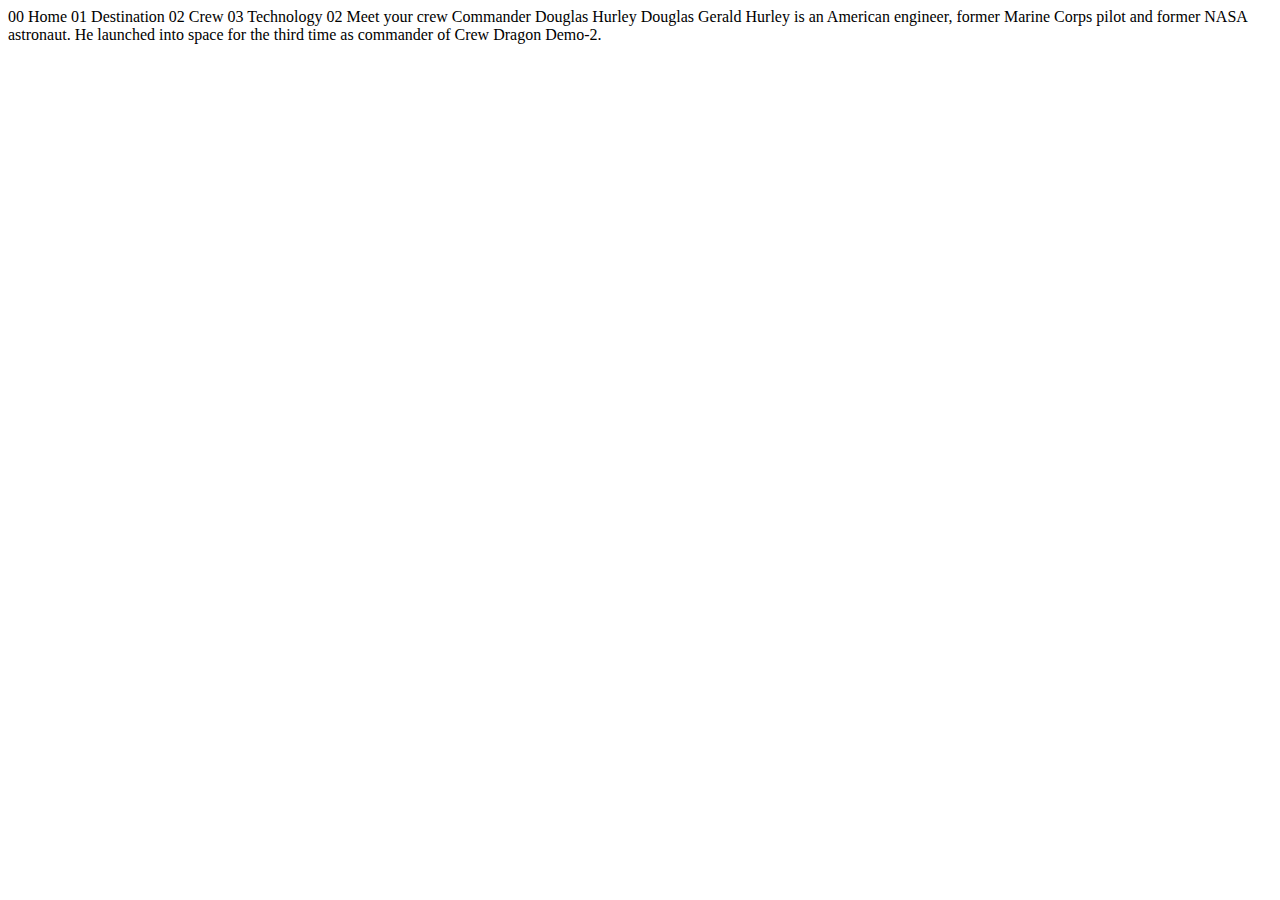
==== crew-commander.html @ a783815a "Commit in progress" ====
<!DOCTYPE html>
<html lang="en">
<head>
  <meta charset="UTF-8">
  <meta name="viewport" content="width=device-width, initial-scale=1.0">

  <link rel="icon" type="image/png" sizes="32x32" href="./assets/favicon-32x32.png">
  
  <title>Frontend Mentor | Space tourism website</title>
</head>
<body>

  00 Home
  01 Destination
  02 Crew
  03 Technology

  02 Meet your crew

  Commander
  Douglas Hurley

  Douglas Gerald Hurley is an American engineer, former Marine Corps pilot 
  and former NASA astronaut. He launched into space for the third time as 
  commander of Crew Dragon Demo-2.
</body>
</html>
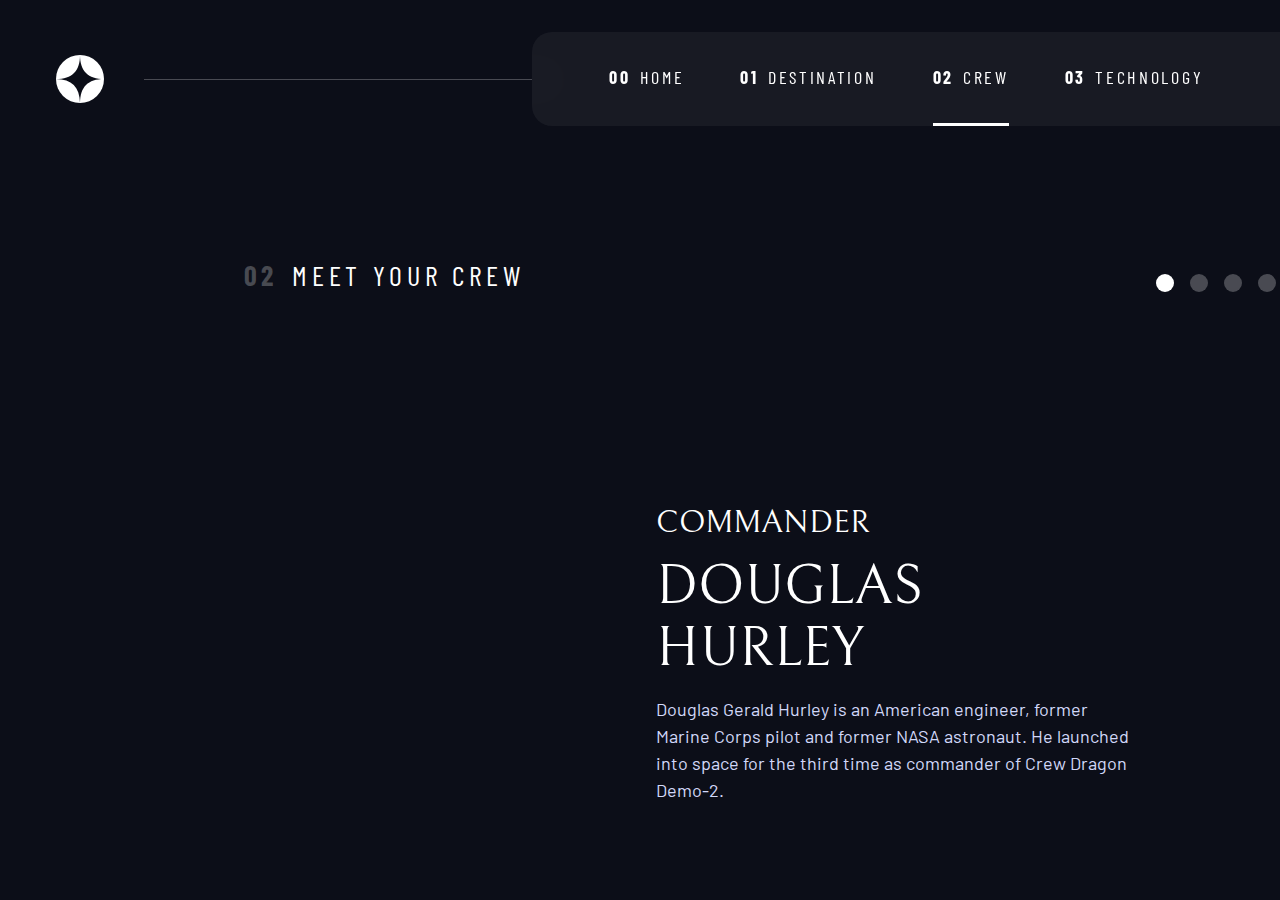
==== commit 696ddb15: "Finished Destination page" ====
--- a/crew-commander.html
+++ b/crew-commander.html
@@ -1,27 +1,81 @@
 <!DOCTYPE html>
 <html lang="en">
+
 <head>
   <meta charset="UTF-8">
   <meta name="viewport" content="width=device-width, initial-scale=1.0">
 
   <link rel="icon" type="image/png" sizes="32x32" href="./assets/favicon-32x32.png">
-  
+  <!-- Google fonts -->
+  <link rel="preconnect" href="https://fonts.googleapis.com">
+  <link rel="preconnect" href="https://fonts.gstatic.com" crossorigin>
+  <link
+    href="https://fonts.googleapis.com/css2?family=Barlow+Condensed:wght@400;700&family=Bellefair&family=Barlow:wght@400;700&display=swap"
+    rel="stylesheet">
+
+  <!-- Our custom CSS -->
+  <link rel="stylesheet" href="index.css">
   <title>Frontend Mentor | Space tourism website</title>
+  <script src="index.js" defer></script>
 </head>
-<body>
 
-  00 Home
-  01 Destination
-  02 Crew
-  03 Technology
+<body class="crew">
+  <a class="skip-to-content" href="#main">Skip to content</a>
+  <header class="primary-header flex">
+    <div>
+      <img src="./assets/shared/logo.svg" alt="space tourism logo" class="logo">
+    </div>
+    <button class="mobile-nav-toggle" aria-controls="primary-navigation"><span class="sr-only"
+        aria-expanded="false">Menu</span></button>
+    <nav>
+      <ul id="primary-navigation" data-visible="false" class="primary-navigation underline-indicators flex">
+        <li><a class="ff-sans-cond uppercase text-white letter-spacing-2" href="index.html"><span
+              aria-hidden="true">00</span>Home</a>
+        <li><a class="ff-sans-cond uppercase text-white letter-spacing-2" href="destination.html"><span
+              aria-hidden="true">01</span>Destination</a>
+        <li class="active"><a class="ff-sans-cond uppercase text-white letter-spacing-2" href="crew.html"><span
+              aria-hidden="true">02</span>Crew</a>
+        <li><a class="ff-sans-cond uppercase text-white letter-spacing-2" href="technology.html"><span
+              aria-hidden="true">03</span>Technology</a>
+      </ul>
+    </nav>
+  </header>
 
-  02 Meet your crew
+  <main id="main" class="grid-container grid-container--crew flow">
 
-  Commander
-  Douglas Hurley
+    <h1 class="numbered-title"><span aria-hidden="true">02</span>Meet your crew</h1>
 
-  Douglas Gerald Hurley is an American engineer, former Marine Corps pilot 
-  and former NASA astronaut. He launched into space for the third time as 
-  commander of Crew Dragon Demo-2.
+    <picture>
+      <source srcset="assets/crew/image-douglas-hurley.png" type="image/webp">
+      <img src="assets/crew/image-douglas-hurley.png" alt="">
+    </picture>
+
+    <div class="dot-indicators flex">
+      <button aria-selected="true" class="active"> <span class="sr-only">The commander</span></button>
+      <button aria-selected="false" class=""><span class="sr-only">The mission</span></button>
+      <button aria-selected="false" class=""><span class="sr-only">The pilot</span></button>
+      <button aria-selected="false" class=""><span class="sr-only">The engineer</span></button>
+    </div>
+
+    <article class="crew-details flow">
+      <header class="flow flow--space-small">
+        <h3 class="fs-600 uppercase ff-serif">Commander</h3>
+        <h2 class="fs-700 uppercase ff-serif">Douglas Hurley</h2>
+      </header>
+
+      <p class="text-accent">
+        Douglas Gerald Hurley is an American engineer, former Marine Corps pilot
+        and former NASA astronaut. He launched into space for the third time as
+        commander of Crew Dragon Demo-2.
+      </p>
+
+    </article>
+
+
+
+  </main>
+
+
 </body>
-</html>+
+</html>
--- a/index.css
+++ b/index.css
@@ -0,0 +1,497 @@
+/* ------------------- */
+/* Custom properties   */
+/* ------------------- */
+
+:root {
+    /* colors */
+    --clr-dark: 230 35% 7%;
+    --clr-light: 231 77% 90%;
+    --clr-white: 0 0% 100%;
+    
+    /* font-sizes */
+    --fs-900: clamp(5rem, 8vw + 1rem, 9.375rem);
+    --fs-800: 3.5rem;
+    --fs-700: 1.5rem;
+    --fs-600: 1rem;
+    --fs-500: 1.75rem;
+    --fs-400: 0.9375rem;
+    --fs-300: 1rem;
+    --fs-200: 0.875rem;
+    
+    /* font-families */
+    --ff-serif: "Bellefair", serif;
+    --ff-sans-cond: "Barlow Condensed", sans-serif;
+    --ff-sans-normal: "Barlow", sans-serif;
+}
+
+@media (min-width: 35em) {
+    :root {
+        --fs-800: 5rem;
+        --fs-700: 2.5rem;
+        --fs-600: 1.5rem;
+        --fs-400: 1rem;
+    }
+}
+
+@media (min-width: 45em) {
+    :root {
+        /* font-sizes */
+        --fs-800: 6.25rem;
+        --fs-700: 3.5rem;
+        --fs-600: 2rem;
+        --fs-400: 1.125rem;
+    }
+}
+
+
+/* ------------------- */
+/* Reset               */
+/* ------------------- */
+
+/* https://piccalil.li/bog/a-modern-css-reset/ */
+
+/* Box sizing */
+*,
+*::before,
+*::after {
+    box-sizing: border-box;
+}
+
+/* Reset margins */
+body,
+h1,
+h2,
+h3,
+h4,
+h5,
+p,
+figure,
+picture {
+    margin: 0; 
+}
+
+h1,
+h2,
+h3,
+h4,
+h5,
+h6,
+p {
+    font-weight: 400;
+}
+
+/* set up the body */
+body {
+    font-family: var(--ff-sans-normal);
+    font-size: var(--fs-400);
+    color: hsl( var(--clr-white) );
+    background-color: hsl( var(--clr-dark) );
+    line-height: 1.5;
+    min-height: 100vh;
+    
+    display: grid;
+    grid-template-rows: min-content 1fr;
+    
+    overflow-x: hidden;
+}
+
+/* make images easier to work with */
+img,
+picutre {
+    max-width: 100%;
+    display: block;
+}
+
+/* make form elements easier to work with */
+input,
+button,
+textarea,
+select {
+    font: inherit;
+}
+
+/* remove animations for people who've turned them off */
+@media (prefers-reduced-motion: reduce) {  
+  *,
+  *::before,
+  *::after {
+    animation-duration: 0.01ms !important;
+    animation-iteration-count: 1 !important;
+    transition-duration: 0.01ms !important;
+    scroll-behavior: auto !important;
+  }
+}
+
+
+/* ------------------- */
+/* Utility classes     */
+/* ------------------- */
+
+/* general */
+
+.flex {
+    display: flex;
+    gap: var(--gap, 1rem);
+}
+
+.grid {
+    display: grid;
+    gap: var(--gap, 1rem);
+}
+
+.d-block {
+    display: block;
+}
+
+.flow > *:where(:not(:first-child)) {
+    margin-top: var(--flow-space, 1rem);
+}
+
+.container {
+    padding-inline: 2em;
+    margin-inline: auto;
+    max-width: 80rem;
+}
+
+.grid-container {
+    text-align: center;
+    display: grid;
+    place-items: center;
+    padding-inline: 1rem;
+
+}
+
+.grid-container * {
+    max-width: 50ch;
+}
+
+@media (min-width: 45em) {
+    .grid-container {
+        text-align: left;
+        column-gap: var(--container-gap, 2rem);
+        grid-template-columns: minmax(1rem, 1fr) repeat(2, minmax(0, 30rem)) minmax(1rem, 1fr);
+    }
+    
+    .grid-container > *:first-child {
+        grid-column: 2;
+    }
+
+    .grid-container > *:last-child {
+        grid-column: 3;
+    }
+    
+    .grid-container--home {
+        padding-bottom: max(6rem, 20vh);
+        align-items: end;
+    }
+}
+
+
+.sr-only {
+  position: absolute; 
+  width: 1px;
+  height: 1px;
+  padding: 0;
+  margin: -1px; 
+  overflow: hidden;
+  clip: rect(0, 0, 0, 0);
+  white-space: nowrap; /* added line */
+  border: 0;
+}
+
+.skip-to-content {
+    position: absolute;
+    z-index: 9999;
+   /*  background: hsl( var(--clr-white) ); */
+    color: hsl( var(--clr-white) );
+    background: hsl( var(--clr-white) / 0.05);
+    backdrop-filter: blur(1.5rem);
+    padding: .5em 1em;
+    margin-inline: auto;
+    transform: translateY(-200%);
+    transition: transform 500ms ease-in-out;
+}
+
+.skip-to-content:focus {
+  transform: translateY(0);
+}
+
+/* colors */
+
+.bg-dark { background-color: hsl( var(--clr-dark) );}
+.bg-accent { background-color: hsl( var(--clr-light) );}
+.bg-white { background-color: hsl( var(--clr-white) );}
+
+.text-dark { color: hsl( var(--clr-dark) );}
+.text-accent { color: hsl( var(--clr-light) );}
+.text-white { color: hsl( var(--clr-white) );}
+
+/* typography */
+
+.ff-serif { font-family: var(--ff-serif); } 
+.ff-sans-cond { font-family: var(--ff-sans-cond); } 
+.ff-sans-normal { font-family: var(--ff-sans-normal); } 
+
+.letter-spacing-1 { letter-spacing: 4.75px; } 
+.letter-spacing-2 { letter-spacing: 2.7px; } 
+.letter-spacing-3 { letter-spacing: 2.35px; } 
+
+.uppercase { text-transform: uppercase; }
+
+.fs-900 { font-size: var(--fs-900); }
+.fs-800 { font-size: var(--fs-800); }
+.fs-700 { font-size: var(--fs-700); }
+.fs-600 { font-size: var(--fs-600); }
+.fs-500 { font-size: var(--fs-500); }
+.fs-400 { font-size: var(--fs-400); }
+.fs-300 { font-size: var(--fs-300); }
+.fs-200 { font-size: var(--fs-200); }
+
+.fs-900,
+.fs-800,
+.fs-700,
+.fs-600 {
+    line-height: 1.1;
+}
+
+.numbered-title {
+    font-family: var(--ff-sans-cond);
+    font-size: var(--fs-500);
+    text-transform: uppercase;
+    letter-spacing: 4.72px; 
+}
+
+.numbered-title span {
+    margin-right: .5em;
+    font-weight: 700;
+    color: hsl( var(--clr-white) / .25);
+}
+
+
+/* ------------------- */
+/* Compontents         */
+/* ------------------- */
+
+
+.large-button {
+    font-size: 2rem;
+    position: relative;
+    z-index: 1;
+    display: inline-grid;
+    place-items: center;
+    padding: 0 2em;
+    border-radius: 50%;
+    aspect-ratio: 1;
+    text-decoration: none;
+}
+
+.large-button::after {
+    content: '';
+    position: absolute;
+    z-index: -1;
+    width: 100%;
+    height: 100%;
+    background: hsl( var(--clr-white) / .1);
+    border-radius: 50%;
+    opacity: 0;
+    transition: opacity 500ms linear, transform 750ms ease-in-out;
+}
+ 
+.large-button:hover::after,
+.large-button:focus::after {
+    opacity: 1;
+    transform: scale(1.5);
+}
+
+  /* primary-header */
+
+.logo {
+  margin: 1.5rem clamp(1.5rem, 5vw, 3.5rem);
+}
+
+.primary-header {
+  justify-content: space-between;
+  align-items: center;
+}
+
+.primary-navigation {
+    --gap: clamp(1.5rem, 5vw, 3.5rem); 
+    --underline-gap: 2rem;
+    list-style: none;
+    border-radius: 20px 0 0 20px; 
+    margin: 0;
+    background: hsl( var(--clr-white) / 0.05);
+    backdrop-filter: blur(1.5rem);
+}
+
+.primary-navigation a {
+    text-decoration: none;
+}
+
+.primary-navigation a > span {
+    font-weight: 700;
+    margin-right: .5em;
+}
+
+.mobile-nav-toggle {
+    display: none;
+}
+
+@media (max-width: 35rem) {
+    .primary-navigation {
+        --underline-gap: .5rem;
+        position: fixed;
+        z-index: 1000;
+        inset: 0 0 0 30%;
+        list-style: none;
+        padding: min(20rem, 15vh) 2rem;
+        margin: 0;
+        flex-direction: column;
+        transform: translateX(100%);
+        transition: transform 500ms ease-in-out;
+        border-radius: 0;
+    }
+
+    .primary-navigation[data-visible="true"] {
+        transform: translateX(0);
+        transition: transform 500ms ease-in-out;
+        
+    }
+
+
+    
+    .mobile-nav-toggle {
+        display: block;
+        position: absolute;
+        z-index: 2000;
+        right: 1rem;
+        top: 2rem;
+        background: transparent;
+        background-image: url(./assets/shared/icon-hamburger.svg);
+        background-repeat: no-repeat;
+        background-position: center;
+        width: 1.5rem;
+        aspect-ratio: 1;
+        border: 0;
+    }
+
+    .mobile-nav-toggle[aria-expanded="true"] {
+        background-image: url(./assets/shared/icon-close.svg);
+  }
+
+    .mobile-nav-toggle:focus-visible {
+    outline: 5px solid white;
+    outline-offset: 5px;
+  }
+    
+}
+
+@media (min-width: 35em) and (max-width: 44.999em) {
+  .primary-navigation a > span {
+    display: none;
+  }
+
+  .primary-navigation {
+   border-radius: 0 0 0 20px;
+  }
+}
+
+@media (min-width: 35em) {
+  .primary-navigation {
+    padding-inline: clamp(3rem, 6vw, 7rem);
+
+  }
+}
+
+@media (min-width: 45em) {
+  .primary-header::after {
+    content: '';
+    display: block;
+    position: relative;
+    margin: 0 -3rem 0 1rem;
+    height: 1px;
+    background: hsl( var(--clr-white) / .25); 
+    width: 100%;
+    order: 1;
+  }
+
+    nav {
+    order: 2;
+  }
+
+  .primary-navigation {
+    margin-block: 2rem;
+  }
+}
+
+
+.underline-indicators > * {
+    cursor: pointer;
+    padding: var(--underline-gap, 1rem) 0;
+    border: 0;
+    border-bottom: .2rem solid hsl( var(--clr-white) / 0 );
+}
+
+.underline-indicators > *:focus {
+    border-color: hsl( var(--clr-white) / .5);
+}
+
+@media (hover: hover) {
+    .underline-indicators > *:hover{
+        border-color: hsl( var(--clr-white) / .5);
+    }
+}
+
+@media (min-width: 35rem) {
+    .underline-indicators > .active,
+    .underline-indicators > [aria-selected="true"] {
+        color: hsl( var(--clr-white) / 1);
+        border-color: hsl( var(--clr-white) / 1); 
+    }
+}
+
+.tab-list {
+    --gap: 2rem;
+}
+
+.dot-indicators > * {
+    cursor: pointer;
+    border: 0;
+    border-radius: 50%;
+    padding: .5em;
+    background-color: hsl( var(--clr-white) / .25);
+}
+ 
+.dot-indicators > *:hover,
+.dot-indicators > *:focus { 
+    background-color: hsl( var(--clr-white) / .5);
+}
+
+.dot-indicators > [aria-selected="true"] {
+    background-color: hsl( var(--clr-white) / 1); 
+}
+
+/* ----------------------------- */
+/* Page specific background      */
+/* ----------------------------- */
+body {
+    background-size: cover;
+    background-position: bottom center;
+}
+/* home */
+.home {
+    background-image: url(./assets/home/background-home-mobile.jpg);
+}
+
+@media (min-width: 35rem) {
+    .home {
+        background-position: center center;
+        background-image: url(./assets/home/background-home-tablet.jpg);
+    }
+}
+
+@media (min-width: 45rem) {
+    .home {
+        background-image: url(./assets/home/background-home-desktop.jpg);
+    }
+} 
